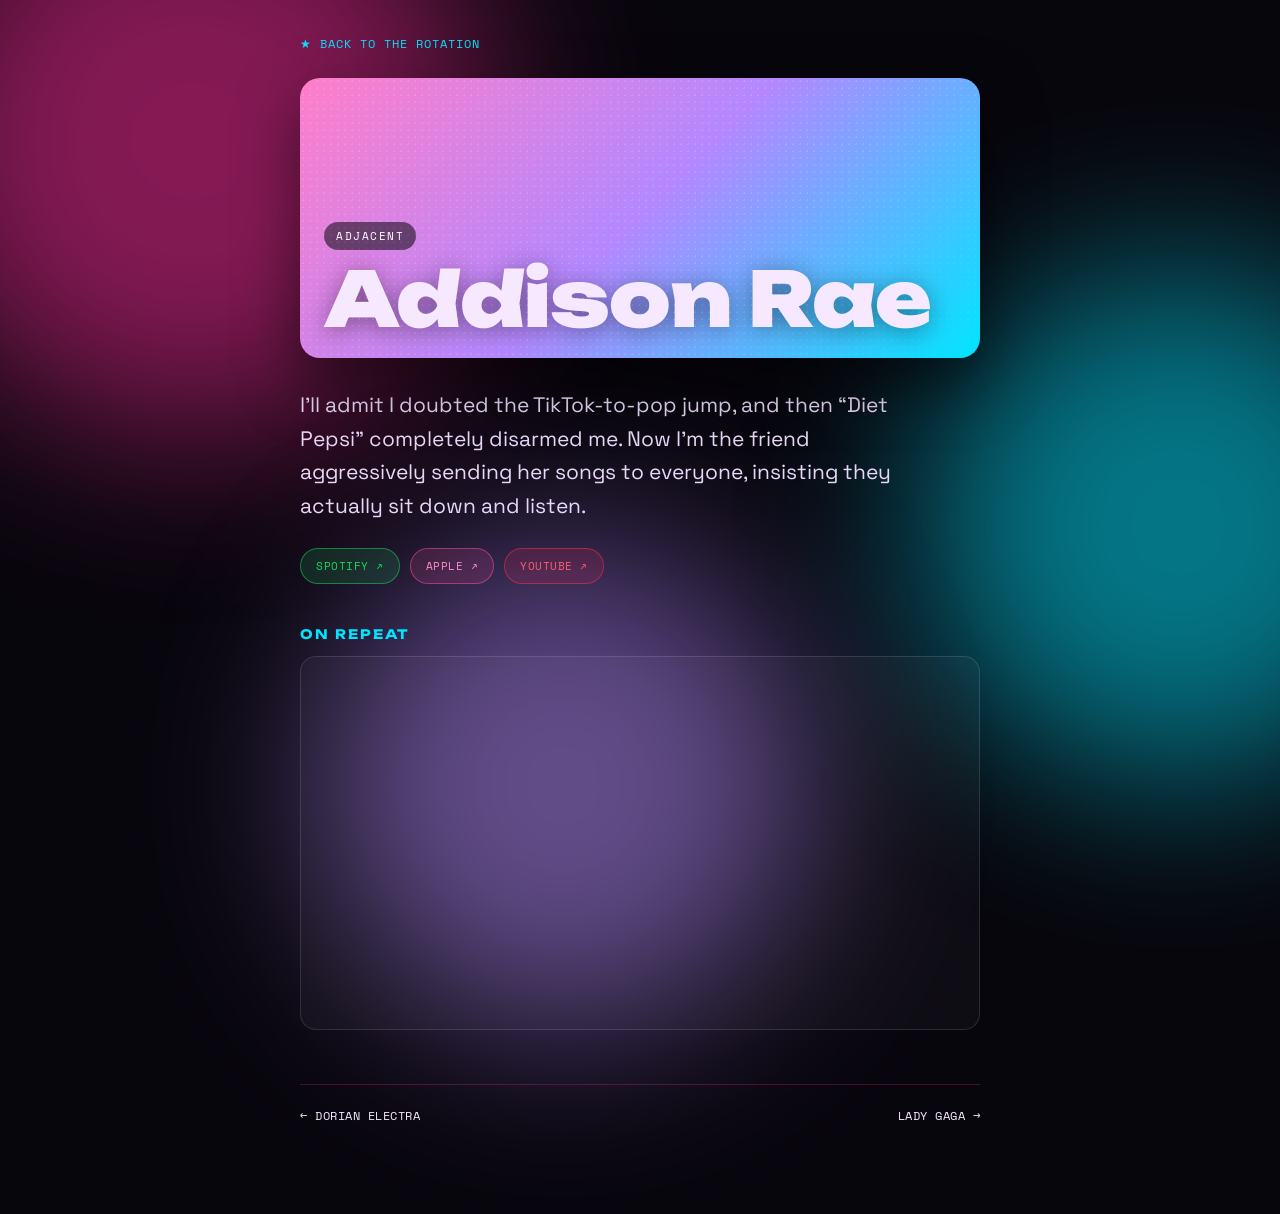
==== artists/addison-rae.html @ 2c3ee699 "Add individual artist pages Add a standalone page per artist under artists/ (10 pages + a shared art" ====
<!DOCTYPE html>
<html lang="en">
<head>
<meta charset="UTF-8">
<meta name="viewport" content="width=device-width, initial-scale=1.0">
<title>Addison Rae — SUGARCRASH//</title>
<link rel="preconnect" href="https://fonts.googleapis.com">
<link rel="preconnect" href="https://fonts.gstatic.com" crossorigin>
<link href="https://fonts.googleapis.com/css2?family=Unbounded:wght@400;700;900&family=Space+Grotesk:wght@400;500;700&family=Space+Mono:wght@400;700&display=swap" rel="stylesheet">
<link rel="stylesheet" href="artist.css">
</head>
<body>
  <div class="blob b1"></div><div class="blob b2"></div><div class="blob b3"></div>
  <main class="wrap">
    <a class="back" href="../index.html#artists">★ back to the rotation</a>
    <header class="ahero a10">
      <span class="eratag">adjacent</span>
      <h1>Addison Rae</h1>
    </header>
    <section class="abody">
      <p class="story">I’ll admit I doubted the TikTok-to-pop jump, and then “Diet Pepsi” completely disarmed me. Now I’m the friend aggressively sending her songs to everyone, insisting they actually sit down and listen.</p>
      <div class="listen">
        <a class="linkpill sp" target="_blank" rel="noopener" href="https://open.spotify.com/search/Addison%20Rae">spotify ↗</a>
        <a class="linkpill am" target="_blank" rel="noopener" href="https://music.apple.com/us/search?term=Addison%20Rae">apple ↗</a>
        <a class="linkpill yt" target="_blank" rel="noopener" href="https://www.youtube.com/results?search_query=Addison+Rae">youtube ↗</a>
      </div>
      <h2 class="ph">On repeat</h2>
      <div class="embed">
        <iframe src="https://open.spotify.com/embed/artist/4gvjmrtzydbMpyJaXUtwvP?utm_source=generator" loading="lazy" allow="autoplay; clipboard-write; encrypted-media; fullscreen; picture-in-picture"></iframe>
      </div>
    </section>
    <nav class="pager">
      <a href="dorian-electra.html">← Dorian Electra</a>
      <a href="lady-gaga.html">Lady Gaga →</a>
    </nav>
  </main>
</body>
</html>
---- artists/artist.css ----
:root{
  --bubblegum:#FF2D9B;--lime:#C6FF1F;--cyan:#00E5FF;--lilac:#B388FF;
  --void:#08060d;--void2:#0f0a18;--chrome:#FDF6FF;--ink:#f6e9ff;
  --display:'Unbounded',system-ui,sans-serif;--body:'Space Grotesk',system-ui,sans-serif;--mono:'Space Mono',ui-monospace,monospace;
}
*{margin:0;padding:0;box-sizing:border-box}
html{scroll-behavior:smooth}
body{background:var(--void);color:var(--ink);font-family:var(--body);min-height:100vh;overflow-x:hidden;position:relative}
.blob{position:fixed;border-radius:50%;filter:blur(90px);opacity:.5;z-index:0;pointer-events:none}
.blob.b1{width:46vw;height:46vw;background:var(--bubblegum);top:-12vw;left:-8vw}
.blob.b2{width:40vw;height:40vw;background:var(--cyan);top:30vh;right:-12vw}
.blob.b3{width:38vw;height:38vw;background:var(--lilac);bottom:-10vw;left:25vw}
.wrap{position:relative;z-index:1;max-width:760px;margin:0 auto;padding:32px clamp(16px,5vw,40px) 90px}
.back{display:inline-block;font-family:var(--mono);font-size:12px;letter-spacing:1px;text-transform:uppercase;color:var(--cyan);text-decoration:none;margin-bottom:26px;transition:.15s}
.back:hover{color:var(--lime);transform:translateX(-3px)}
.ahero{border-radius:20px;min-height:280px;display:flex;flex-direction:column;justify-content:flex-end;padding:24px;position:relative;overflow:hidden;box-shadow:0 24px 60px rgba(0,0,0,.5)}
.ahero::after{content:"";position:absolute;inset:0;opacity:.16;mix-blend-mode:overlay;background-image:radial-gradient(rgba(255,255,255,.9) 1px,transparent 1px);background-size:7px 7px}
.eratag{align-self:flex-start;font-family:var(--mono);font-size:11px;letter-spacing:1.5px;text-transform:uppercase;color:#fff;background:rgba(8,6,13,.55);padding:6px 12px;border-radius:999px}
.ahero h1{font-family:var(--display);font-weight:900;font-size:clamp(38px,9vw,76px);line-height:.92;margin-top:14px;letter-spacing:-1px;text-shadow:0 4px 24px rgba(0,0,0,.4)}
.abody{margin-top:30px}
.story{font-size:clamp(17px,2.4vw,21px);line-height:1.6;color:#e7d8f7;max-width:640px}
.listen{display:flex;flex-wrap:wrap;gap:10px;margin-top:26px}
.linkpill{font-family:var(--mono);font-size:11px;letter-spacing:.5px;text-transform:uppercase;text-decoration:none;padding:9px 15px;border-radius:999px;border:1px solid;transition:.15s}
.linkpill.sp{background:rgba(30,215,96,.14);color:#1ed760;border-color:rgba(30,215,96,.5)}
.linkpill.sp:hover{background:#1ed760;color:#06210f}
.linkpill.am{background:rgba(250,80,160,.14);color:#ff8fc4;border-color:rgba(250,80,160,.5)}
.linkpill.am:hover{background:#fa50a0;color:#fff}
.linkpill.yt{background:rgba(255,45,85,.14);color:#ff5d77;border-color:rgba(255,45,85,.5)}
.linkpill.yt:hover{background:#ff2d55;color:#fff}
.ph{font-family:var(--display);font-weight:700;font-size:13px;letter-spacing:2px;text-transform:uppercase;color:var(--cyan);margin:42px 0 14px}
.embed{border:1px solid rgba(255,255,255,.12);border-radius:16px;overflow:hidden;background:rgba(255,255,255,.03);padding:10px}
.embed iframe{border:0;border-radius:12px;display:block;width:100%;height:352px}
.pager{display:flex;justify-content:space-between;gap:12px;margin-top:54px;border-top:1px solid rgba(255,45,155,.25);padding-top:22px}
.pager a{font-family:var(--mono);font-size:12px;letter-spacing:.5px;text-transform:uppercase;color:var(--ink);text-decoration:none;transition:.15s;max-width:48%}
.pager a:hover{color:var(--lime)}
@media(max-width:560px){.embed iframe{height:232px}}

.a1{background:linear-gradient(135deg,#ff2d9b,#b388ff)}
.a2{background:linear-gradient(135deg,#00e5ff,#ff8edb)}
.a3{background:linear-gradient(135deg,#111,#ff2d9b 55%,#00e5ff)}
.a4{background:linear-gradient(135deg,#b388ff,#ffd9f2)}
.a5{background:linear-gradient(135deg,#00e5ff,#ff7ec9)}
.a6{background:linear-gradient(135deg,#c6ff1f,#ff2d9b)}
.a7{background:linear-gradient(135deg,#00e5ff,#7c5cff,#ffffff)}
.a8{background:linear-gradient(135deg,#0a0a0a,#ff2d9b 60%,#c6ff1f)}
.a9{background:linear-gradient(135deg,#b388ff,#ff2d9b 50%,#c6ff1f)}
.a10{background:linear-gradient(135deg,#ff7ec9,#b388ff 50%,#00e5ff)}
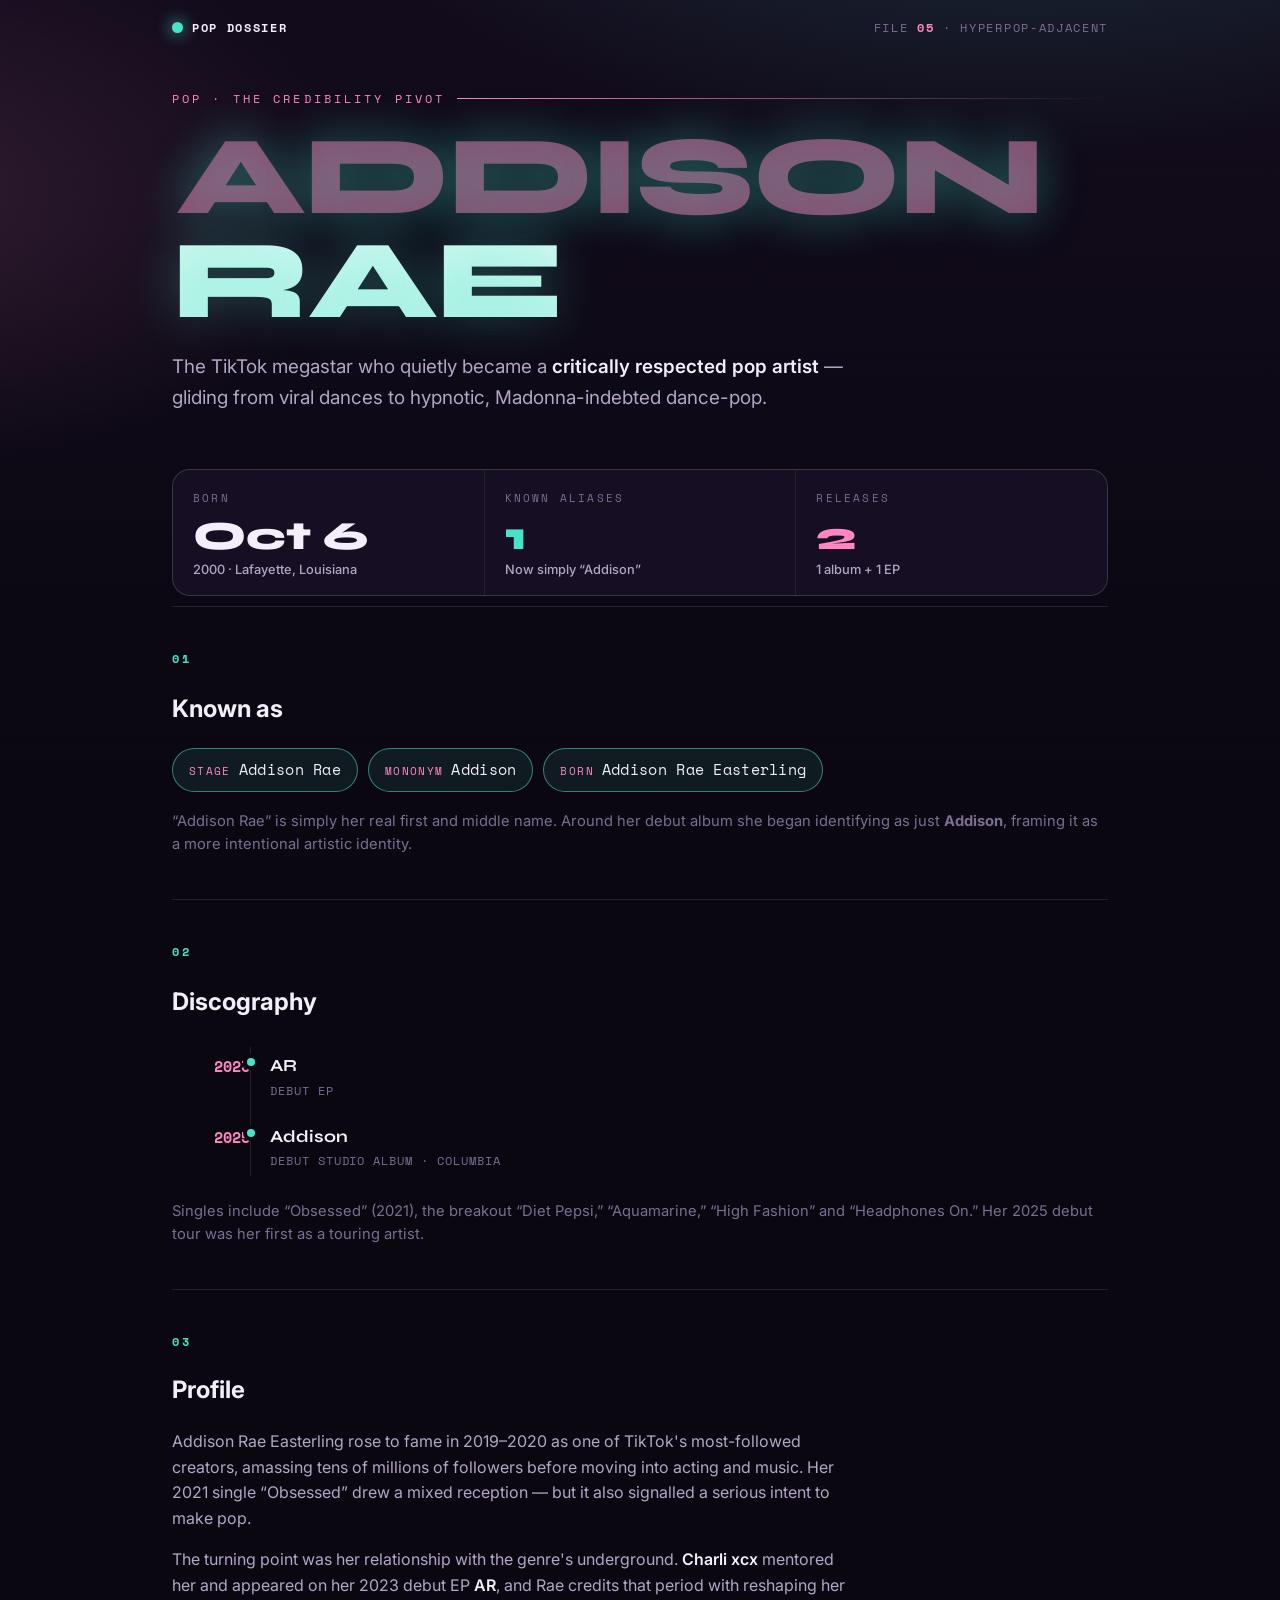
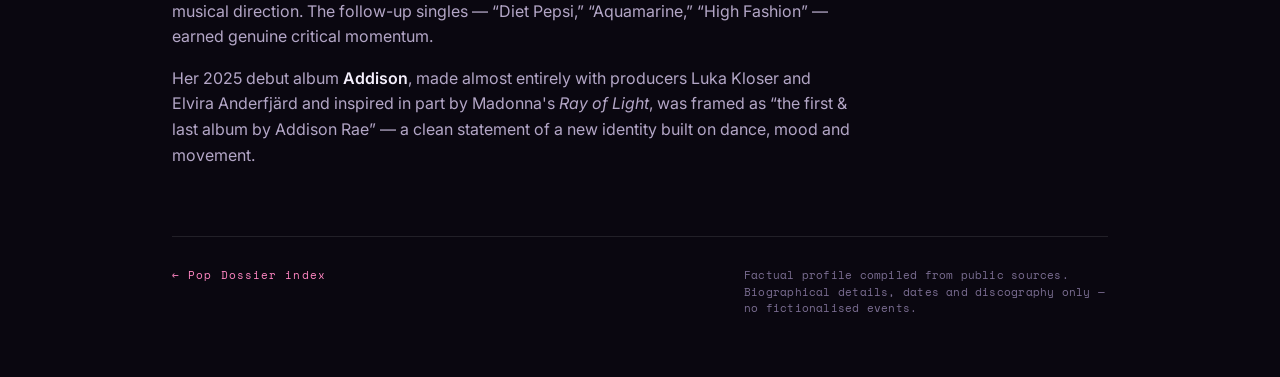
==== commit 3bd1b1ed: "Replace artist pages with Pop Dossier content Swap the generated placeholder artist pages for the au" ====
--- a/artists/addison-rae.html
+++ b/artists/addison-rae.html
@@ -2,37 +2,62 @@
 <html lang="en">
 <head>
 <meta charset="UTF-8">
-<meta name="viewport" content="width=device-width, initial-scale=1.0">
-<title>Addison Rae — SUGARCRASH//</title>
-<link rel="preconnect" href="https://fonts.googleapis.com">
-<link rel="preconnect" href="https://fonts.gstatic.com" crossorigin>
-<link href="https://fonts.googleapis.com/css2?family=Unbounded:wght@400;700;900&family=Space+Grotesk:wght@400;500;700&family=Space+Mono:wght@400;700&display=swap" rel="stylesheet">
-<link rel="stylesheet" href="artist.css">
+<meta name="viewport" content="width=device-width, initial-scale=1">
+<title>Addison Rae · Pop Dossier</title>
+<link rel="stylesheet" href="popdossier.css">
 </head>
-<body>
-  <div class="blob b1"></div><div class="blob b2"></div><div class="blob b3"></div>
-  <main class="wrap">
-    <a class="back" href="../index.html#artists">★ back to the rotation</a>
-    <header class="ahero a10">
-      <span class="eratag">adjacent</span>
-      <h1>Addison Rae</h1>
-    </header>
-    <section class="abody">
-      <p class="story">I’ll admit I doubted the TikTok-to-pop jump, and then “Diet Pepsi” completely disarmed me. Now I’m the friend aggressively sending her songs to everyone, insisting they actually sit down and listen.</p>
-      <div class="listen">
-        <a class="linkpill sp" target="_blank" rel="noopener" href="https://open.spotify.com/search/Addison%20Rae">spotify ↗</a>
-        <a class="linkpill am" target="_blank" rel="noopener" href="https://music.apple.com/us/search?term=Addison%20Rae">apple ↗</a>
-        <a class="linkpill yt" target="_blank" rel="noopener" href="https://www.youtube.com/results?search_query=Addison+Rae">youtube ↗</a>
-      </div>
-      <h2 class="ph">On repeat</h2>
-      <div class="embed">
-        <iframe src="https://open.spotify.com/embed/artist/4gvjmrtzydbMpyJaXUtwvP?utm_source=generator" loading="lazy" allow="autoplay; clipboard-write; encrypted-media; fullscreen; picture-in-picture"></iframe>
-      </div>
-    </section>
-    <nav class="pager">
-      <a href="dorian-electra.html">← Dorian Electra</a>
-      <a href="lady-gaga.html">Lady Gaga →</a>
-    </nav>
-  </main>
+<body style="--accent:#46e3c8;--accent-2:#ff86c2">
+
+<header class="topbar">
+  <a class="wordmark" href="../index.html#artists"><span class="dot"></span>POP DOSSIER</a>
+  <span class="file-tag">FILE <b>05</b> · HYPERPOP-ADJACENT</span>
+</header>
+
+<main class="wrap">
+
+  <div class="hero">
+    <p class="eyebrow">Pop · The credibility pivot</p>
+    <h1 class="name"><span class="glitch" data-t="ADDISON">ADDISON</span><br>RAE</h1>
+    <p class="tagline">The TikTok megastar who quietly became a <b>critically respected pop artist</b> — gliding from viral dances to hypnotic, Madonna-indebted dance-pop.</p>
+  </div>
+
+  <div class="stats">
+    <div class="stat"><div class="k">Born</div><div class="v">Oct 6<small>2000 · Lafayette, Louisiana</small></div></div>
+    <div class="stat"><div class="k">Known aliases</div><div class="v">1<small>Now simply “Addison”</small></div></div>
+    <div class="stat"><div class="k">Releases</div><div class="v">2<small>1 album + 1 EP</small></div></div>
+  </div>
+
+  <section>
+    <p class="sec-head"><span class="num">01</span><h2>Known as</h2></p>
+    <div class="alias-grid">
+      <span class="chip"><span class="lbl">Stage</span>Addison Rae</span>
+      <span class="chip"><span class="lbl">Mononym</span>Addison</span>
+      <span class="chip"><span class="lbl">Born</span>Addison Rae Easterling</span>
+    </div>
+    <p class="alias-note">“Addison Rae” is simply her real first and middle name. Around her debut album she began identifying as just <b>Addison</b>, framing it as a more intentional artistic identity.</p>
+  </section>
+
+  <section>
+    <p class="sec-head"><span class="num">02</span><h2>Discography</h2></p>
+    <ul class="disco">
+      <li class="rel"><span class="yr">2023</span><div><div class="t">AR</div><div class="meta">Debut EP</div></div></li>
+      <li class="rel"><span class="yr">2025</span><div><div class="t">Addison</div><div class="meta">Debut studio album · Columbia</div></div></li>
+    </ul>
+    <p class="alias-note">Singles include “Obsessed” (2021), the breakout “Diet Pepsi,” “Aquamarine,” “High Fashion” and “Headphones On.” Her 2025 debut tour was her first as a touring artist.</p>
+  </section>
+
+  <section class="profile">
+    <p class="sec-head"><span class="num">03</span><h2>Profile</h2></p>
+    <p>Addison Rae Easterling rose to fame in 2019–2020 as one of TikTok's most-followed creators, amassing tens of millions of followers before moving into acting and music. Her 2021 single “Obsessed” drew a mixed reception — but it also signalled a serious intent to make pop.</p>
+    <p>The turning point was her relationship with the genre's underground. <b>Charli xcx</b> mentored her and appeared on her 2023 debut EP <b>AR</b>, and Rae credits that period with reshaping her musical direction. The follow-up singles — “Diet Pepsi,” “Aquamarine,” “High Fashion” — earned genuine critical momentum.</p>
+    <p>Her 2025 debut album <b>Addison</b>, made almost entirely with producers Luka Kloser and Elvira Anderfjärd and inspired in part by Madonna's <i>Ray of Light</i>, was framed as “the first &amp; last album by Addison Rae” — a clean statement of a new identity built on dance, mood and movement.</p>
+  </section>
+
+  <footer class="foot">
+    <span><a class="back" href="../index.html#artists">← Pop Dossier index</a></span>
+    <span class="note">Factual profile compiled from public sources. Biographical details, dates and discography only — no fictionalised events.</span>
+  </footer>
+
+</main>
 </body>
 </html>
--- a/artists/popdossier.css
+++ b/artists/popdossier.css
@@ -0,0 +1,167 @@
+/* ============================================================
+   POP DOSSIER — shared stylesheet
+   A Y2K "fan dossier" identity for an artist database.
+   Per-page accent is set via --accent / --accent-2 on <body>.
+   ============================================================ */
+
+@import url('https://fonts.googleapis.com/css2?family=Syne:wght@600;700;800&family=Space+Mono:wght@400;700&family=Inter:wght@400;500;600&display=swap');
+
+:root{
+  --bg:#0a0710;
+  --bg-2:#120b1c;
+  --panel:#160e22;
+  --line:rgba(255,255,255,.10);
+  --ink:#f4eefb;
+  --ink-dim:#b3a6c6;
+  --ink-faint:#7b6e92;
+  /* defaults — overridden per page */
+  --accent:#ff2d9b;
+  --accent-2:#22e0d6;
+  --radius:18px;
+  --maxw:980px;
+}
+
+*{box-sizing:border-box}
+html{-webkit-text-size-adjust:100%}
+body{
+  margin:0;
+  background:
+    radial-gradient(1200px 600px at 80% -10%, color-mix(in srgb, var(--accent) 18%, transparent), transparent 60%),
+    radial-gradient(900px 500px at -10% 10%, color-mix(in srgb, var(--accent-2) 14%, transparent), transparent 55%),
+    linear-gradient(180deg,var(--bg-2),var(--bg) 40%);
+  color:var(--ink);
+  font-family:"Inter",system-ui,sans-serif;
+  line-height:1.6;
+  min-height:100vh;
+  overflow-x:hidden;
+}
+
+/* faint scanline atmosphere — the Y2K signature, kept very subtle */
+body::before{
+  content:"";
+  position:fixed;inset:0;pointer-events:none;z-index:0;
+  background:repeating-linear-gradient(180deg,rgba(255,255,255,.025) 0 1px,transparent 1px 3px);
+  mix-blend-mode:overlay;opacity:.5;
+}
+
+.wrap{position:relative;z-index:1;max-width:var(--maxw);margin:0 auto;padding:0 22px}
+
+/* ---------- top bar ---------- */
+.topbar{
+  display:flex;align-items:center;justify-content:space-between;gap:16px;
+  padding:18px 22px;max-width:var(--maxw);margin:0 auto;position:relative;z-index:2;
+  font-family:"Space Mono",monospace;font-size:12px;letter-spacing:.14em;text-transform:uppercase;
+}
+.topbar a{color:var(--ink);text-decoration:none}
+.wordmark{display:inline-flex;align-items:center;gap:9px;font-weight:700}
+.wordmark .dot{width:11px;height:11px;border-radius:50%;background:var(--accent);box-shadow:0 0 16px var(--accent)}
+.file-tag{color:var(--ink-faint)}
+.file-tag b{color:var(--accent-2)}
+
+/* ---------- hero ---------- */
+.hero{padding:34px 0 22px}
+.eyebrow{
+  font-family:"Space Mono",monospace;font-size:12px;letter-spacing:.26em;text-transform:uppercase;
+  color:var(--accent-2);display:flex;align-items:center;gap:12px;margin:0 0 18px;
+}
+.eyebrow::after{content:"";height:1px;flex:1;background:linear-gradient(90deg,var(--accent-2),transparent)}
+
+.name{
+  font-family:"Syne",sans-serif;font-weight:800;
+  font-size:clamp(3rem,12vw,7rem);line-height:.92;letter-spacing:-.02em;margin:0;
+  text-transform:uppercase;
+  background:linear-gradient(180deg,#fff, color-mix(in srgb,var(--accent) 60%, #fff) 140%);
+  -webkit-background-clip:text;background-clip:text;color:transparent;
+  text-shadow:0 0 50px color-mix(in srgb,var(--accent) 30%, transparent);
+}
+.name .glitch{position:relative;display:inline-block}
+.name .glitch::after{
+  content:attr(data-t);position:absolute;left:2px;top:0;color:var(--accent-2);
+  opacity:.5;mix-blend-mode:screen;transform:translate(2px,-1px);z-index:-1;
+}
+.tagline{
+  margin:20px 0 0;max-width:60ch;color:var(--ink-dim);font-size:clamp(1rem,2.4vw,1.18rem);
+}
+.tagline b{color:var(--ink);font-weight:600}
+
+/* ---------- stat strip ---------- */
+.stats{
+  display:grid;grid-template-columns:repeat(3,1fr);gap:1px;margin:34px 0 10px;
+  background:var(--line);border:1px solid var(--line);border-radius:var(--radius);overflow:hidden;
+}
+.stat{background:var(--panel);padding:20px 20px 18px}
+.stat .k{font-family:"Space Mono",monospace;font-size:11px;letter-spacing:.2em;text-transform:uppercase;color:var(--ink-faint)}
+.stat .v{font-family:"Syne",sans-serif;font-weight:800;font-size:clamp(1.5rem,5vw,2.5rem);line-height:1.05;margin-top:8px}
+.stat .v small{display:block;font-family:"Inter";font-weight:500;font-size:.8rem;color:var(--ink-dim);letter-spacing:0;margin-top:6px}
+.stat:nth-child(2) .v{color:var(--accent)}
+.stat:nth-child(3) .v{color:var(--accent-2)}
+
+/* ---------- sections ---------- */
+section{padding:42px 0;border-top:1px solid var(--line)}
+.sec-head{
+  font-family:"Space Mono",monospace;font-size:12px;letter-spacing:.22em;text-transform:uppercase;
+  color:var(--ink-faint);margin:0 0 22px;display:flex;align-items:baseline;gap:14px;
+}
+.sec-head .num{color:var(--accent);font-weight:700}
+.sec-head h2{
+  font-family:"Syne";font-weight:700;text-transform:none;letter-spacing:-.01em;
+  font-size:clamp(1.3rem,3.4vw,1.7rem);color:var(--ink);margin:0;
+}
+
+/* aliases */
+.alias-grid{display:flex;flex-wrap:wrap;gap:10px}
+.chip{
+  border:1px solid color-mix(in srgb,var(--accent) 45%, var(--line));
+  background:color-mix(in srgb,var(--accent) 9%, transparent);
+  color:var(--ink);border-radius:999px;padding:9px 16px;font-size:.92rem;
+  font-family:"Space Mono",monospace;letter-spacing:.02em;
+}
+.chip .lbl{color:var(--accent-2);font-size:.7rem;letter-spacing:.12em;text-transform:uppercase;margin-right:8px}
+.alias-note{margin:18px 0 0;color:var(--ink-faint);font-size:.92rem}
+
+/* discography spine */
+.disco{list-style:none;margin:0;padding:0;position:relative}
+.disco::before{content:"";position:absolute;left:78px;top:6px;bottom:6px;width:1px;background:var(--line)}
+.rel{display:grid;grid-template-columns:78px 1fr;gap:20px;padding:11px 0;position:relative}
+.rel .yr{font-family:"Space Mono",monospace;font-weight:700;color:var(--accent-2);font-size:.95rem;text-align:right;padding-top:2px}
+.rel::after{content:"";position:absolute;left:75px;top:17px;width:8px;height:8px;border-radius:50%;background:var(--accent);box-shadow:0 0 0 4px var(--bg)}
+.rel .t{font-family:"Syne";font-weight:700;font-size:1.06rem}
+.rel .meta{color:var(--ink-faint);font-family:"Space Mono",monospace;font-size:.74rem;letter-spacing:.08em;text-transform:uppercase;margin-top:2px}
+.rel.up .t::after{content:"UPCOMING";margin-left:10px;font-family:"Space Mono";font-size:.6rem;letter-spacing:.14em;color:var(--accent);border:1px solid var(--accent);padding:2px 7px;border-radius:999px;vertical-align:middle}
+
+/* profile prose */
+.profile p{margin:0 0 16px;max-width:68ch;color:var(--ink-dim)}
+.profile p b{color:var(--ink);font-weight:600}
+.profile p:first-child::first-letter{
+  font-family:"Syne";font-weight:800;float:left;font-size:3.4rem;line-height:.8;
+  padding:6px 12px 0 0;color:var(--accent);
+}
+
+/* footer */
+.foot{
+  border-top:1px solid var(--line);margin-top:10px;padding:30px 0 60px;
+  font-family:"Space Mono",monospace;font-size:11px;letter-spacing:.1em;color:var(--ink-faint);
+  display:flex;flex-wrap:wrap;gap:8px 22px;justify-content:space-between;
+}
+.foot .note{max-width:52ch;text-transform:none;letter-spacing:.02em;line-height:1.5}
+
+a.back{color:var(--accent-2);text-decoration:none}
+a.back:hover{text-decoration:underline}
+
+/* motion + a11y */
+@media (prefers-reduced-motion:no-preference){
+  .name{animation:rise .7s cubic-bezier(.2,.7,.2,1) both}
+  .stat{animation:rise .6s cubic-bezier(.2,.7,.2,1) both}
+  .stat:nth-child(2){animation-delay:.06s}
+  .stat:nth-child(3){animation-delay:.12s}
+  @keyframes rise{from{opacity:0;transform:translateY(14px)}to{opacity:1;transform:none}}
+}
+:focus-visible{outline:2px solid var(--accent-2);outline-offset:3px;border-radius:4px}
+
+@media (max-width:560px){
+  .stats{grid-template-columns:1fr}
+  .disco::before{left:58px}
+  .rel{grid-template-columns:58px 1fr;gap:14px}
+  .rel::after{left:55px}
+  .topbar{font-size:10px;padding:14px 18px}
+}
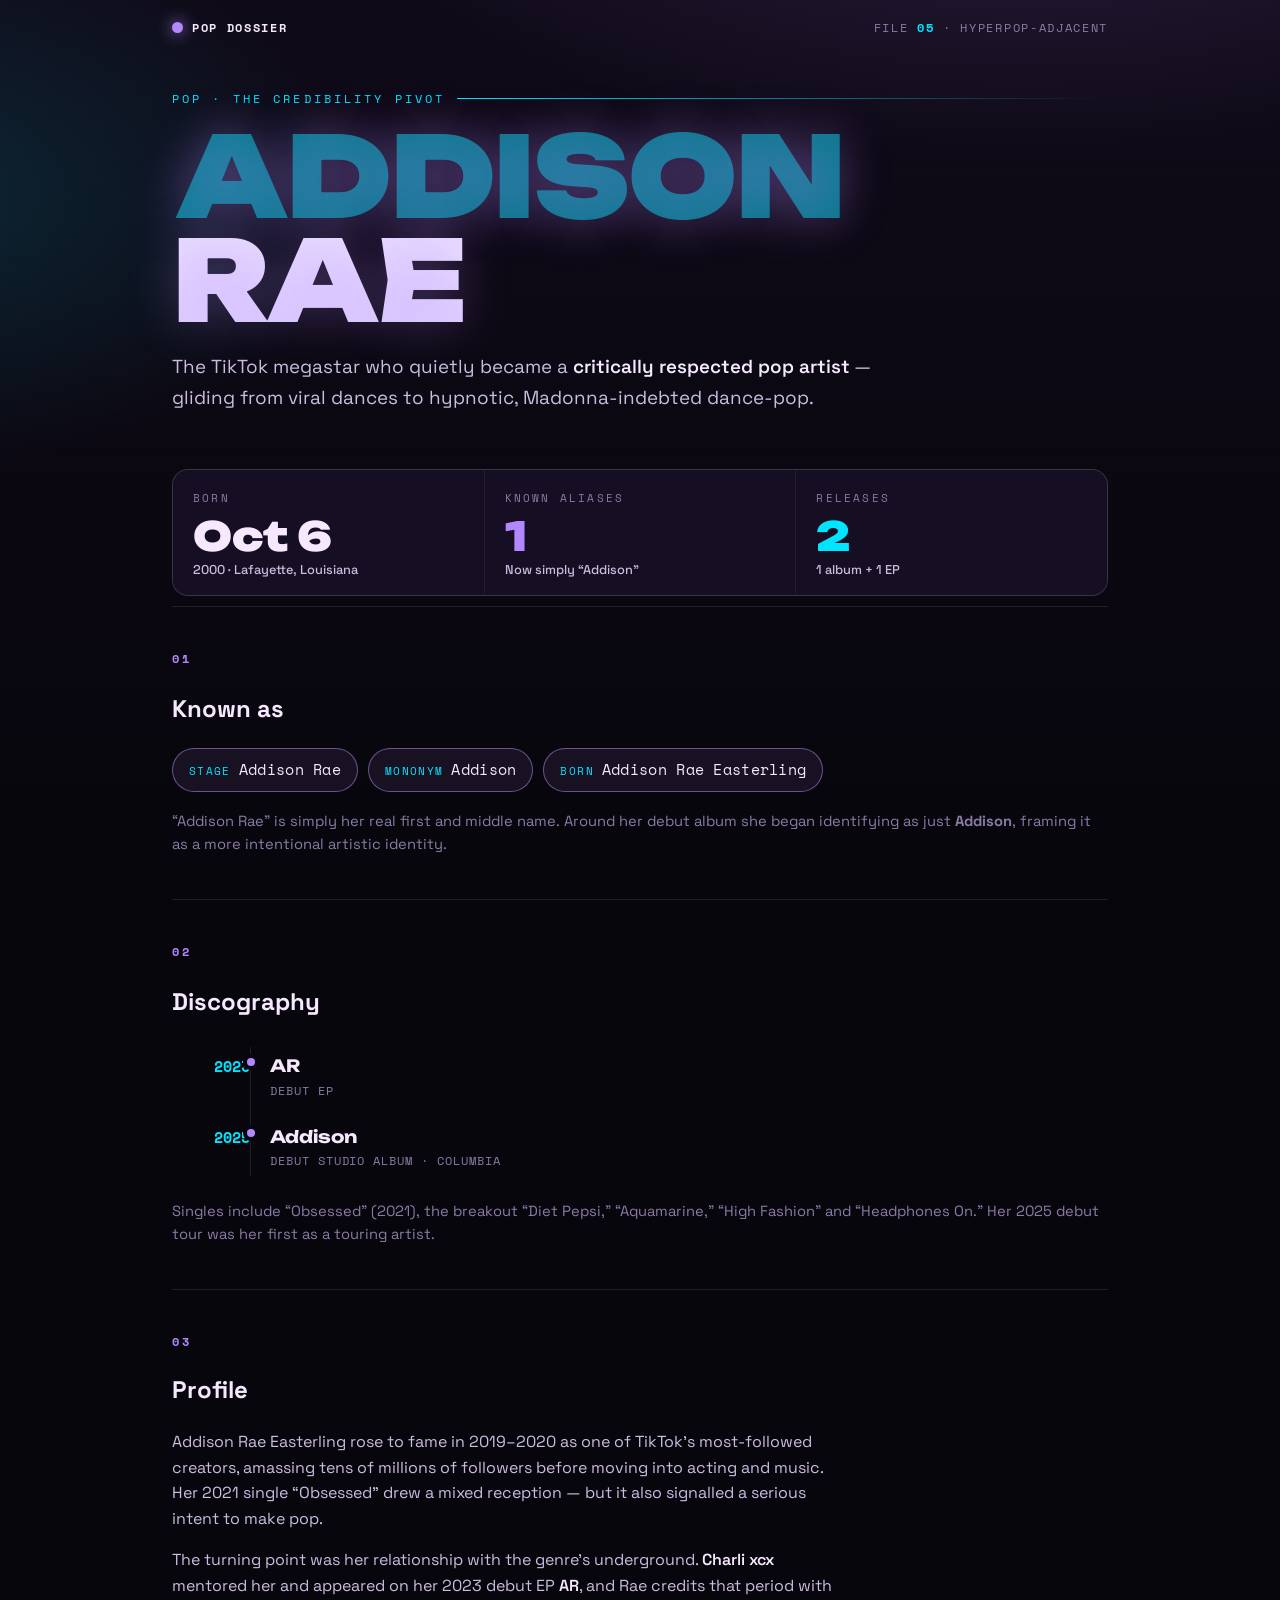
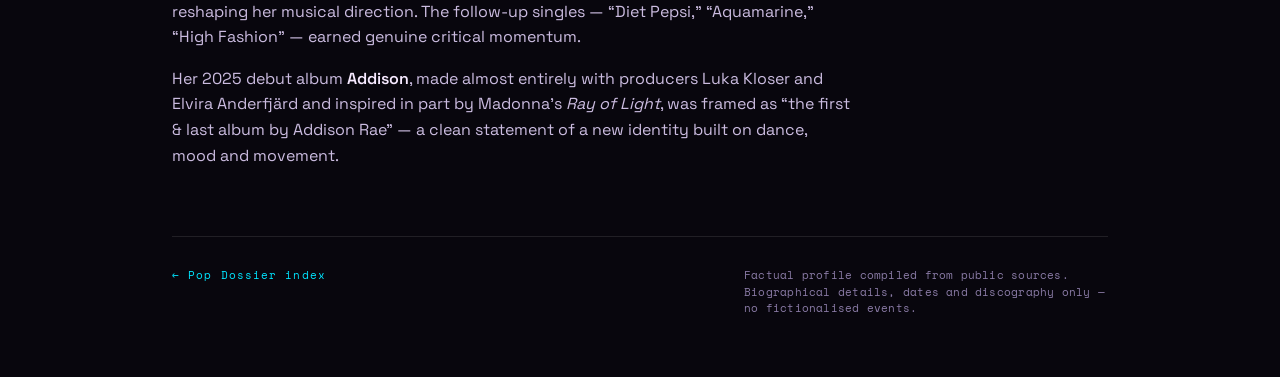
==== commit 4deb52b6: "Align artist pages with home theme + speed up load Retheme popdossier.css to the SUGARCRASH// palett" ====
--- a/artists/addison-rae.html
+++ b/artists/addison-rae.html
@@ -4,9 +4,12 @@
 <meta charset="UTF-8">
 <meta name="viewport" content="width=device-width, initial-scale=1">
 <title>Addison Rae · Pop Dossier</title>
+<link rel="preconnect" href="https://fonts.googleapis.com">
+<link rel="preconnect" href="https://fonts.gstatic.com" crossorigin>
+<link href="https://fonts.googleapis.com/css2?family=Unbounded:wght@400;700;900&family=Space+Grotesk:wght@400;500;700&family=Space+Mono:wght@400;700&display=swap" rel="stylesheet">
 <link rel="stylesheet" href="popdossier.css">
 </head>
-<body style="--accent:#46e3c8;--accent-2:#ff86c2">
+<body style="--accent:#B388FF;--accent-2:#00E5FF">
 
 <header class="topbar">
   <a class="wordmark" href="../index.html#artists"><span class="dot"></span>POP DOSSIER</a>
--- a/artists/popdossier.css
+++ b/artists/popdossier.css
@@ -4,20 +4,20 @@
    Per-page accent is set via --accent / --accent-2 on <body>.
    ============================================================ */
 
-@import url('https://fonts.googleapis.com/css2?family=Syne:wght@600;700;800&family=Space+Mono:wght@400;700&family=Inter:wght@400;500;600&display=swap');
 
 :root{
-  --bg:#0a0710;
-  --bg-2:#120b1c;
+  /* aligned with the SUGARCRASH// home theme */
+  --bg:#08060d;
+  --bg-2:#0f0a18;
   --panel:#160e22;
   --line:rgba(255,255,255,.10);
-  --ink:#f4eefb;
-  --ink-dim:#b3a6c6;
-  --ink-faint:#7b6e92;
-  /* defaults — overridden per page */
-  --accent:#ff2d9b;
-  --accent-2:#22e0d6;
-  --radius:18px;
+  --ink:#f6e9ff;
+  --ink-dim:#cbbce0;
+  --ink-faint:#8a7ba6;
+  /* defaults — overridden per page with the main palette */
+  --accent:#FF2D9B;   /* bubblegum */
+  --accent-2:#00E5FF; /* cyan */
+  --radius:16px;
   --maxw:980px;
 }
 
@@ -30,7 +30,7 @@
     radial-gradient(900px 500px at -10% 10%, color-mix(in srgb, var(--accent-2) 14%, transparent), transparent 55%),
     linear-gradient(180deg,var(--bg-2),var(--bg) 40%);
   color:var(--ink);
-  font-family:"Inter",system-ui,sans-serif;
+  font-family:'Space Grotesk',system-ui,sans-serif;
   line-height:1.6;
   min-height:100vh;
   overflow-x:hidden;
@@ -67,7 +67,7 @@
 .eyebrow::after{content:"";height:1px;flex:1;background:linear-gradient(90deg,var(--accent-2),transparent)}
 
 .name{
-  font-family:"Syne",sans-serif;font-weight:800;
+  font-family:'Unbounded',sans-serif;font-weight:900;
   font-size:clamp(3rem,12vw,7rem);line-height:.92;letter-spacing:-.02em;margin:0;
   text-transform:uppercase;
   background:linear-gradient(180deg,#fff, color-mix(in srgb,var(--accent) 60%, #fff) 140%);
@@ -91,8 +91,8 @@
 }
 .stat{background:var(--panel);padding:20px 20px 18px}
 .stat .k{font-family:"Space Mono",monospace;font-size:11px;letter-spacing:.2em;text-transform:uppercase;color:var(--ink-faint)}
-.stat .v{font-family:"Syne",sans-serif;font-weight:800;font-size:clamp(1.5rem,5vw,2.5rem);line-height:1.05;margin-top:8px}
-.stat .v small{display:block;font-family:"Inter";font-weight:500;font-size:.8rem;color:var(--ink-dim);letter-spacing:0;margin-top:6px}
+.stat .v{font-family:'Unbounded',sans-serif;font-weight:900;font-size:clamp(1.5rem,5vw,2.5rem);line-height:1.05;margin-top:8px}
+.stat .v small{display:block;font-family:'Space Grotesk';font-weight:500;font-size:.8rem;color:var(--ink-dim);letter-spacing:0;margin-top:6px}
 .stat:nth-child(2) .v{color:var(--accent)}
 .stat:nth-child(3) .v{color:var(--accent-2)}
 
@@ -104,7 +104,7 @@
 }
 .sec-head .num{color:var(--accent);font-weight:700}
 .sec-head h2{
-  font-family:"Syne";font-weight:700;text-transform:none;letter-spacing:-.01em;
+  font-family:'Unbounded';font-weight:700;text-transform:none;letter-spacing:-.01em;
   font-size:clamp(1.3rem,3.4vw,1.7rem);color:var(--ink);margin:0;
 }
 
@@ -125,7 +125,7 @@
 .rel{display:grid;grid-template-columns:78px 1fr;gap:20px;padding:11px 0;position:relative}
 .rel .yr{font-family:"Space Mono",monospace;font-weight:700;color:var(--accent-2);font-size:.95rem;text-align:right;padding-top:2px}
 .rel::after{content:"";position:absolute;left:75px;top:17px;width:8px;height:8px;border-radius:50%;background:var(--accent);box-shadow:0 0 0 4px var(--bg)}
-.rel .t{font-family:"Syne";font-weight:700;font-size:1.06rem}
+.rel .t{font-family:'Unbounded';font-weight:700;font-size:1.06rem}
 .rel .meta{color:var(--ink-faint);font-family:"Space Mono",monospace;font-size:.74rem;letter-spacing:.08em;text-transform:uppercase;margin-top:2px}
 .rel.up .t::after{content:"UPCOMING";margin-left:10px;font-family:"Space Mono";font-size:.6rem;letter-spacing:.14em;color:var(--accent);border:1px solid var(--accent);padding:2px 7px;border-radius:999px;vertical-align:middle}
 
@@ -133,7 +133,7 @@
 .profile p{margin:0 0 16px;max-width:68ch;color:var(--ink-dim)}
 .profile p b{color:var(--ink);font-weight:600}
 .profile p:first-child::first-letter{
-  font-family:"Syne";font-weight:800;float:left;font-size:3.4rem;line-height:.8;
+  font-family:'Unbounded';font-weight:900;float:left;font-size:3.4rem;line-height:.8;
   padding:6px 12px 0 0;color:var(--accent);
 }
 
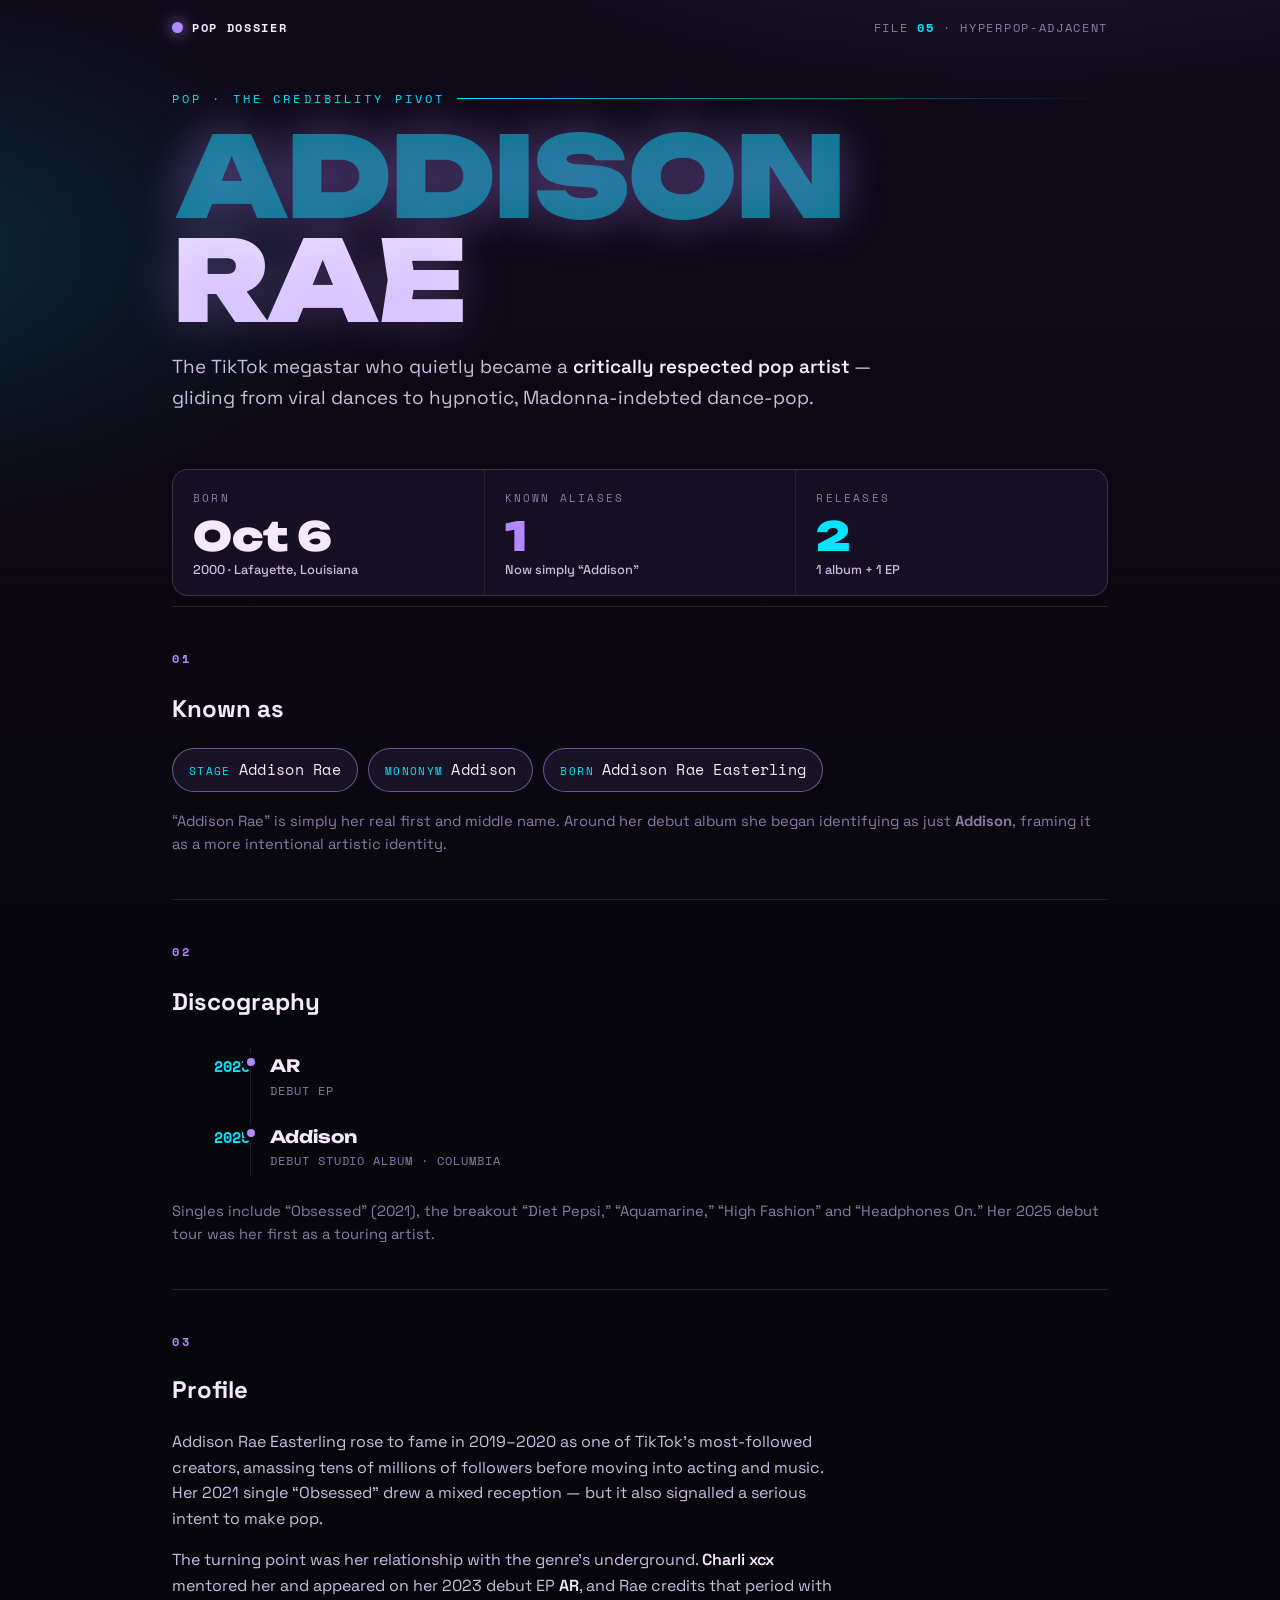
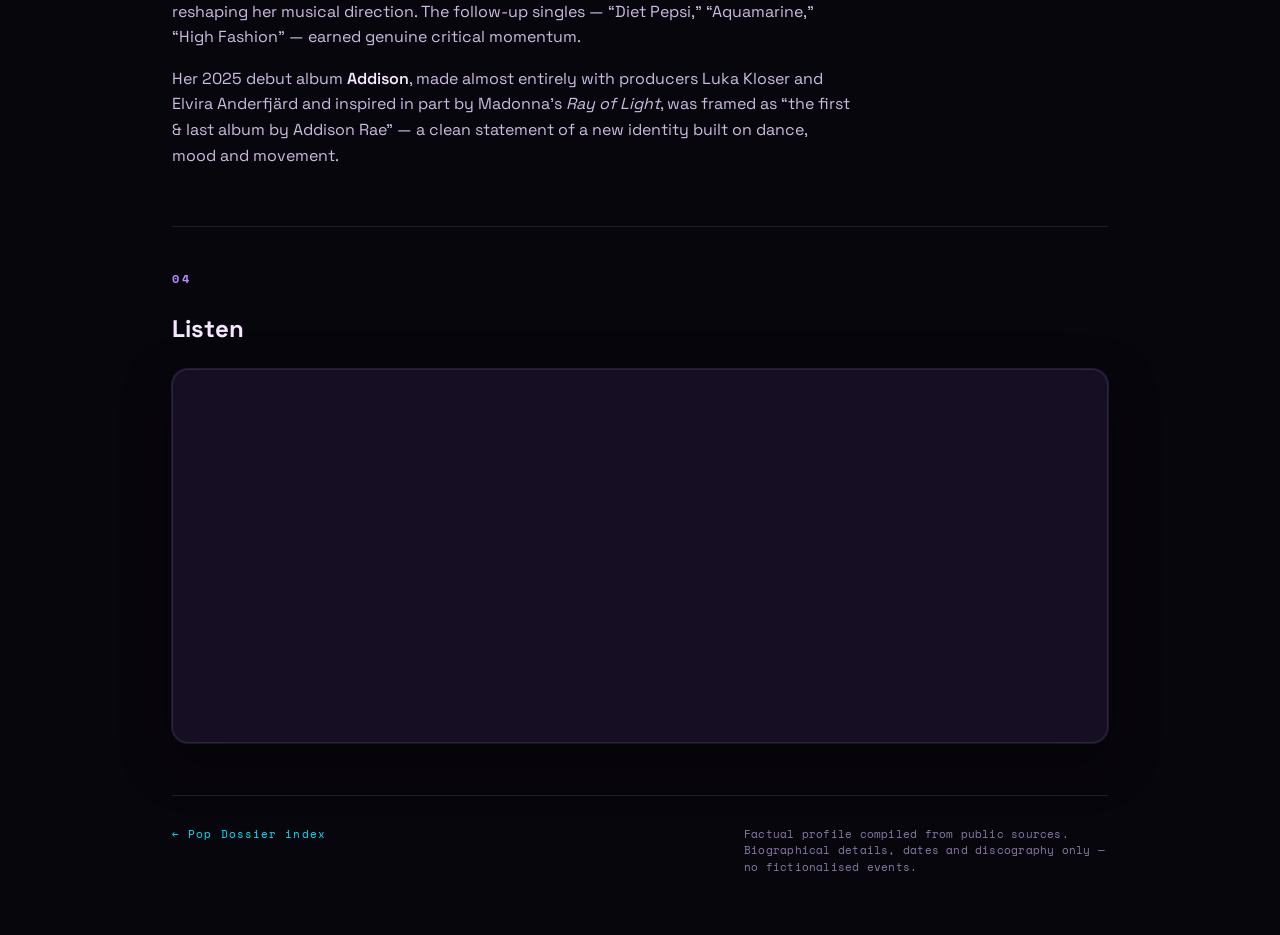
==== commit 2ac16de8: "Add Spotify embed (artist photo + tracks) to each dossier page Each artist page gets a "Listen" sect" ====
--- a/artists/addison-rae.html
+++ b/artists/addison-rae.html
@@ -56,6 +56,14 @@
     <p>Her 2025 debut album <b>Addison</b>, made almost entirely with producers Luka Kloser and Elvira Anderfjärd and inspired in part by Madonna's <i>Ray of Light</i>, was framed as “the first &amp; last album by Addison Rae” — a clean statement of a new identity built on dance, mood and movement.</p>
   </section>
 
+  
+  <section class="listen">
+    <p class="sec-head"><span class="num">04</span><h2>Listen</h2></p>
+    <div class="embed">
+      <iframe src="https://open.spotify.com/embed/artist/4gvjmrtzydbMpyJaXUtwvP?utm_source=generator" loading="lazy" allow="autoplay; clipboard-write; encrypted-media; fullscreen; picture-in-picture"></iframe>
+    </div>
+  </section>
+
   <footer class="foot">
     <span><a class="back" href="../index.html#artists">← Pop Dossier index</a></span>
     <span class="note">Factual profile compiled from public sources. Biographical details, dates and discography only — no fictionalised events.</span>
--- a/artists/popdossier.css
+++ b/artists/popdossier.css
@@ -98,6 +98,13 @@
 
 /* ---------- sections ---------- */
 section{padding:42px 0;border-top:1px solid var(--line)}
+
+/* ---------- Spotify embed (artist photo + playable tracks) ---------- */
+.embed{border:1px solid var(--line);border-radius:var(--radius);overflow:hidden;
+  background:var(--panel);padding:10px;
+  box-shadow:0 18px 50px rgba(0,0,0,.45),0 0 0 1px color-mix(in srgb,var(--accent) 18%,transparent)}
+.embed iframe{border:0;border-radius:12px;display:block;width:100%;height:352px}
+@media (max-width:560px){.embed iframe{height:232px}}
 .sec-head{
   font-family:"Space Mono",monospace;font-size:12px;letter-spacing:.22em;text-transform:uppercase;
   color:var(--ink-faint);margin:0 0 22px;display:flex;align-items:baseline;gap:14px;
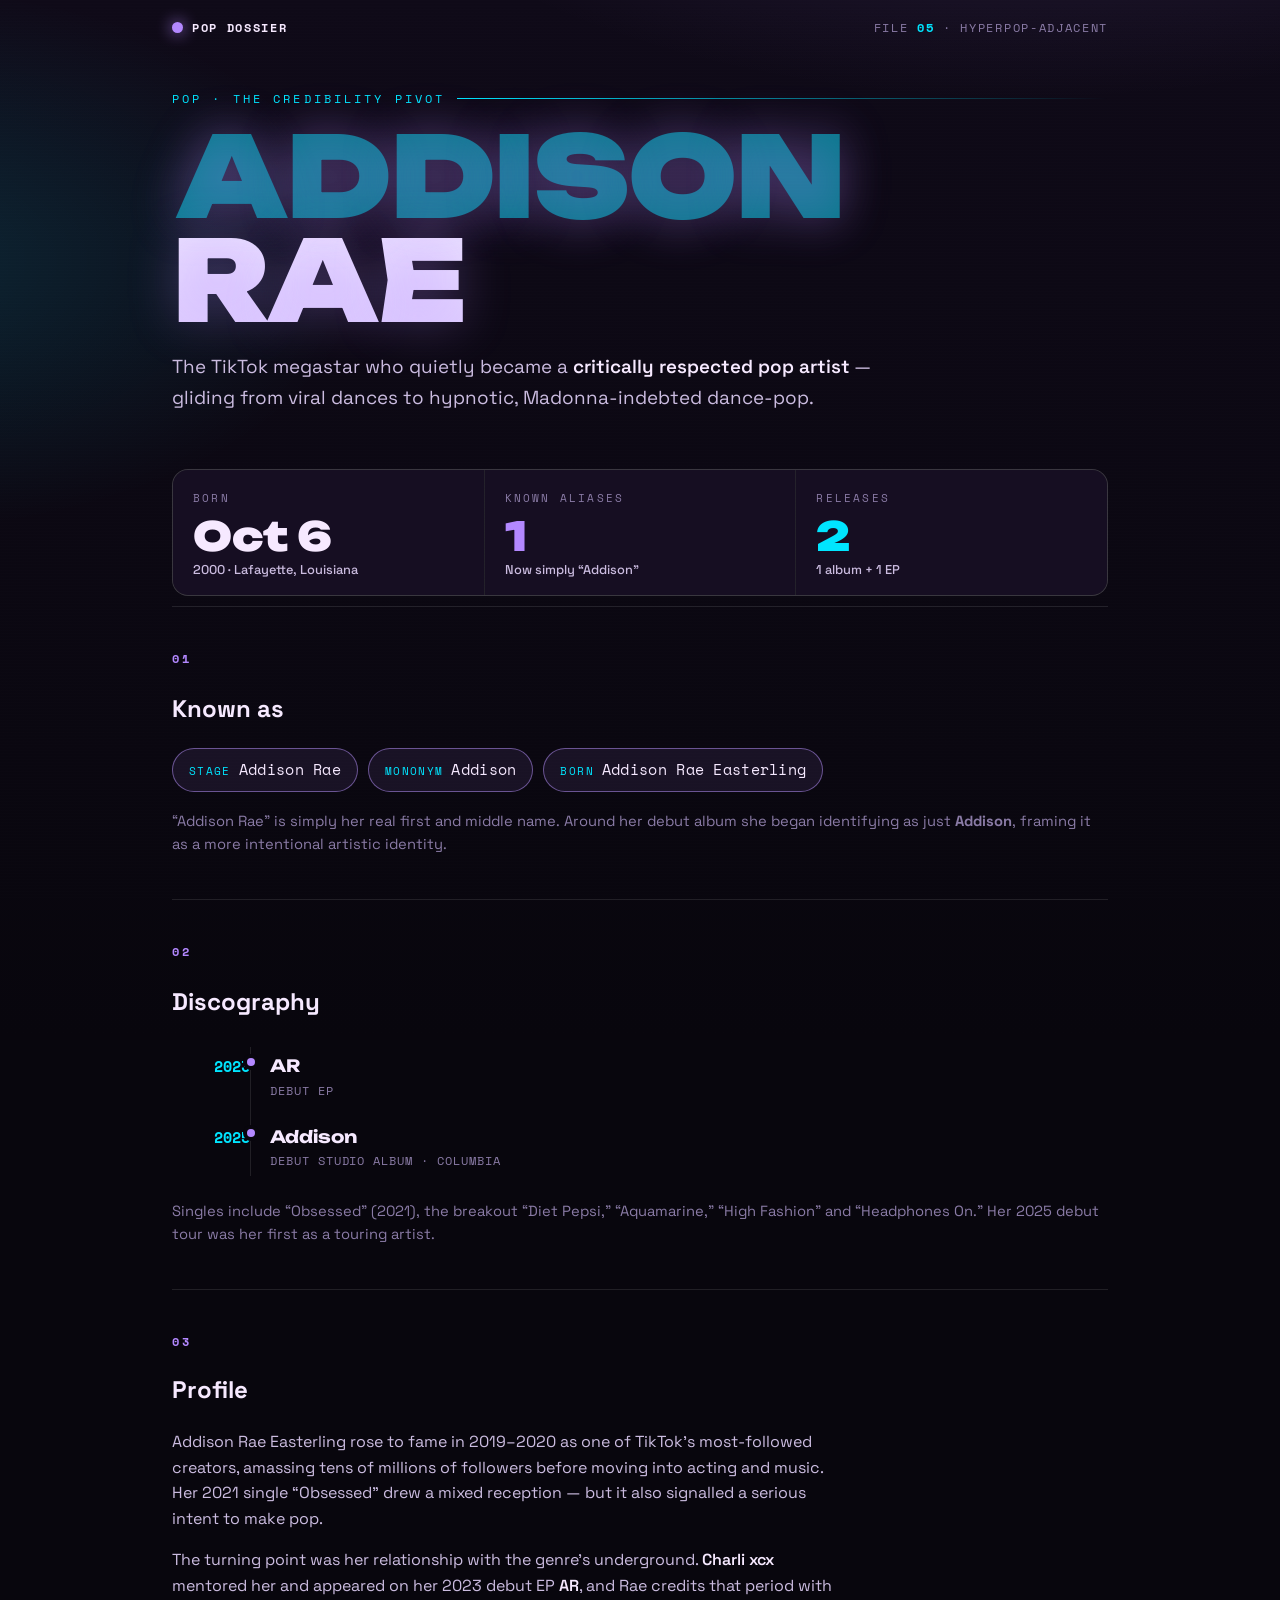
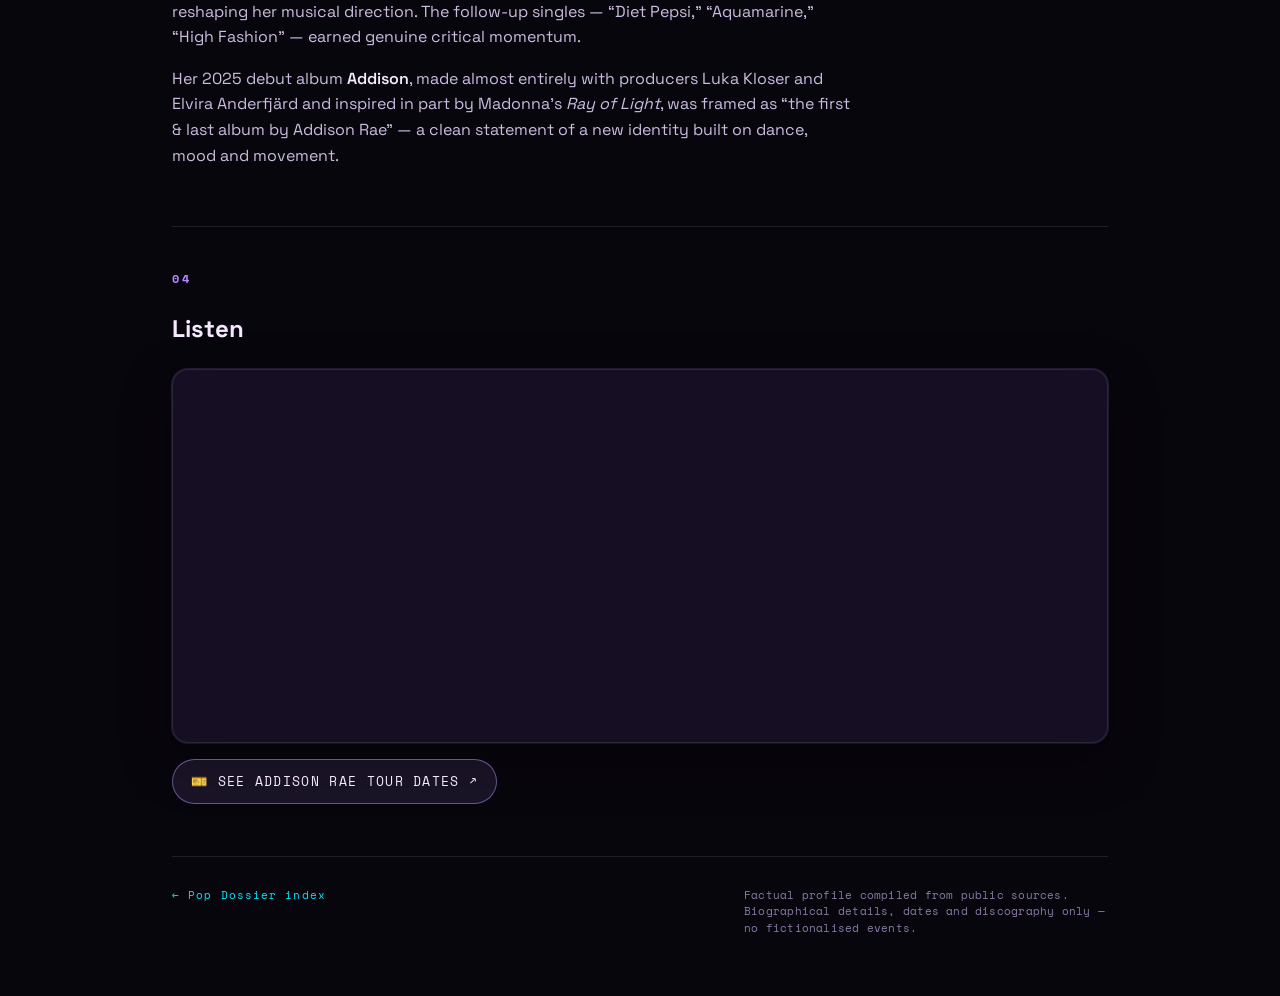
==== commit 25c3f540: "Add live tour-dates links per artist Add a "tour" link for every artist that opens their live Ticket" ====
--- a/artists/addison-rae.html
+++ b/artists/addison-rae.html
@@ -9,7 +9,7 @@
 <link href="https://fonts.googleapis.com/css2?family=Unbounded:wght@400;700;900&family=Space+Grotesk:wght@400;500;700&family=Space+Mono:wght@400;700&display=swap" rel="stylesheet">
 <link rel="stylesheet" href="popdossier.css">
 </head>
-<body style="--accent:#B388FF;--accent-2:#00E5FF">
+<body data-slug="addison-rae" style="--accent:#B388FF;--accent-2:#00E5FF">
 
 <header class="topbar">
   <a class="wordmark" href="../index.html#artists"><span class="dot"></span>POP DOSSIER</a>
@@ -60,8 +60,9 @@
   <section class="listen">
     <p class="sec-head"><span class="num">04</span><h2>Listen</h2></p>
     <div class="embed">
-      <iframe src="https://open.spotify.com/embed/artist/4gvjmrtzydbMpyJaXUtwvP?utm_source=generator" loading="lazy" allow="autoplay; clipboard-write; encrypted-media; fullscreen; picture-in-picture"></iframe>
+      <iframe id="spembed" src="https://open.spotify.com/embed/artist/4gvjmrtzydbMpyJaXUtwvP?utm_source=generator" loading="lazy" allow="autoplay; clipboard-write; encrypted-media; fullscreen; picture-in-picture"></iframe>
     </div>
+    <a class="tourlink" href="https://www.ticketmaster.com/search?q=Addison%20Rae" target="_blank" rel="noopener">🎫  See Addison Rae tour dates ↗</a>
   </section>
 
   <footer class="foot">
@@ -70,5 +71,6 @@
   </footer>
 
 </main>
+  <script src="dossier.js"></script>
 </body>
 </html>
--- a/artists/popdossier.css
+++ b/artists/popdossier.css
@@ -105,6 +105,13 @@
   box-shadow:0 18px 50px rgba(0,0,0,.45),0 0 0 1px color-mix(in srgb,var(--accent) 18%,transparent)}
 .embed iframe{border:0;border-radius:12px;display:block;width:100%;height:352px}
 @media (max-width:560px){.embed iframe{height:232px}}
+.tourlink{display:inline-flex;align-items:center;gap:8px;margin-top:16px;
+  font-family:"Space Mono",monospace;font-size:.82rem;letter-spacing:.1em;text-transform:uppercase;
+  text-decoration:none;color:var(--ink);
+  border:1px solid color-mix(in srgb,var(--accent) 45%,var(--line));
+  background:color-mix(in srgb,var(--accent) 10%,transparent);
+  padding:11px 18px;border-radius:999px;transition:.15s}
+.tourlink:hover{background:color-mix(in srgb,var(--accent) 24%,transparent);transform:translateY(-1px)}
 .sec-head{
   font-family:"Space Mono",monospace;font-size:12px;letter-spacing:.22em;text-transform:uppercase;
   color:var(--ink-faint);margin:0 0 22px;display:flex;align-items:baseline;gap:14px;
